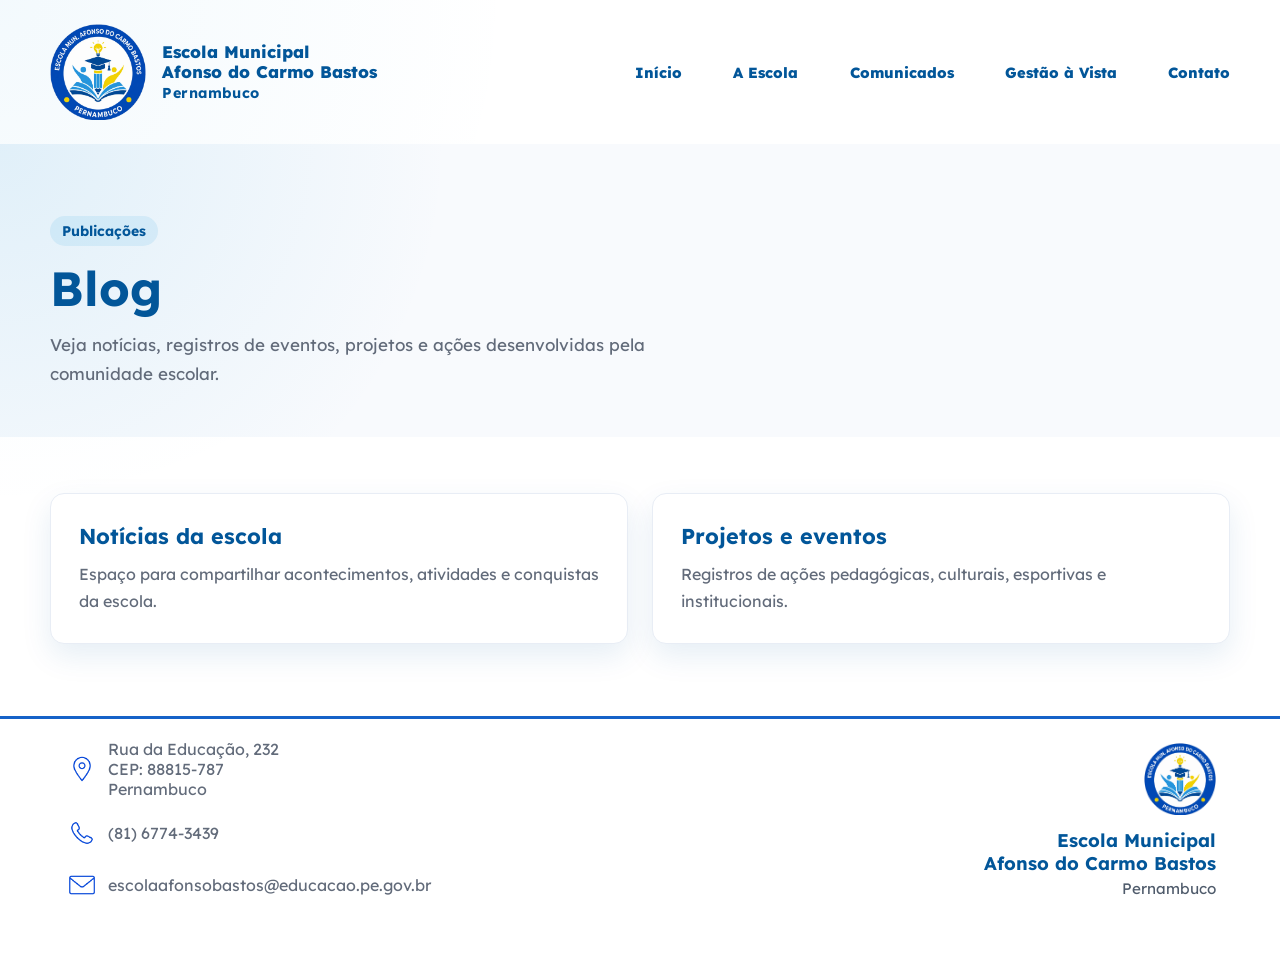
==== paginas/blog.html @ bf634d12 "v0.0.1 versao inicial" ====
<!DOCTYPE html>
<html lang="pt-BR">

<head>
  <meta charset="UTF-8" />
  <meta name="viewport" content="width=device-width, initial-scale=1.0" />

  <title>Blog | Escola Municipal Afonso do Carmo Bastos</title>

  <link rel="preconnect" href="https://fonts.googleapis.com">
  <link rel="preconnect" href="https://fonts.gstatic.com" crossorigin>
  <link href="https://fonts.googleapis.com/css2?family=Lexend+Deca:wght@400;500;600;700;800&display=swap"
    rel="stylesheet">

  <link rel="icon" type="image/x-icon" href="../assets/favicon.ico">
  <link rel="stylesheet" href="../css/principal.css" />
</head>

<body>
  <header class="cabecalho">
    <div class="container cabecalho-conteudo">
      <a class="marca" href="../index.html" aria-label="Página inicial da escola">
        <img class="marca-logo" src="../assets/logo-emacb.webp" alt="Logo da Escola Municipal Afonso do Carmo Bastos">

        <span class="marca-texto">
          <strong>Escola Municipal<br>Afonso do Carmo Bastos</strong>
          <span>Pernambuco</span>
        </span>
      </a>

      <button class="botao-menu" type="button" aria-label="Abrir menu" aria-expanded="false">
        <span></span>
        <span></span>
        <span></span>
      </button>

      <nav class="menu-principal" aria-label="Menu principal">
        <a href="../index.html">Início</a>
        <a href="escola.html">A Escola</a>
        <a href="comunicados.html">Comunicados</a>
        <a href="gestao-a-vista.html">Gestão à Vista</a>
        <a href="contato.html">Contato</a>
      </nav>
    </div>
  </header>

  <main>
    <section class="pagina-cabecalho">
      <div class="container">
        <span class="pagina-etiqueta">Publicações</span>

        <h1>Blog</h1>

        <p>
          Veja notícias, registros de eventos, projetos e ações desenvolvidas pela comunidade escolar.
        </p>
      </div>
    </section>

    <section class="pagina-conteudo">
      <div class="container pagina-grid">
        <article class="pagina-card">
          <h2>Notícias da escola</h2>

          <p>
            Espaço para compartilhar acontecimentos, atividades e conquistas da escola.
          </p>
        </article>

        <article class="pagina-card">
          <h2>Projetos e eventos</h2>

          <p>
            Registros de ações pedagógicas, culturais, esportivas e institucionais.
          </p>
        </article>
      </div>
    </section>
  </main>

  <footer class="rodape">
    <div class="container rodape-conteudo">
      <div class="rodape-contato">
        <div class="rodape-contato-item">
          <img class="rodape-icone" src="../assets/icones/localizacao.webp" alt="" aria-hidden="true">
          <p>Rua da Educação, 232<br>CEP: 88815-787<br>Pernambuco</p>
        </div>

        <div class="rodape-contato-item">
          <img class="rodape-icone" src="../assets/icones/telefone.webp" alt="" aria-hidden="true">
          <p>(81) 6774-3439</p>
        </div>

        <div class="rodape-contato-item">
          <img class="rodape-icone" src="../assets/icones/email.webp" alt="" aria-hidden="true">
          <p>escolaafonsobastos@educacao.pe.gov.br</p>
        </div>
      </div>

      <div class="rodape-marca">
        <img class="rodape-logo" src="../assets/logo-emacb.webp" alt="Logo da Escola Municipal Afonso do Carmo Bastos">

        <div class="rodape-texto">
          <strong>Escola Municipal<br>Afonso do Carmo Bastos</strong>
          <span>Pernambuco</span>
        </div>
      </div>
    </div>
  </footer>

  <script src="../js/menu.js"></script>
  <script src="../js/principal.js"></script>
</body>

</html>
---- css/principal.css ----
@import url("./variaveis.css");
@import url("./reset.css");
@import url("./base.css");
@import url("./componentes.css");
@import url("./inicio.css");
@import url("./paginas.css");
@import url("./gestao-a-vista.css");
@import url("./responsivo.css");
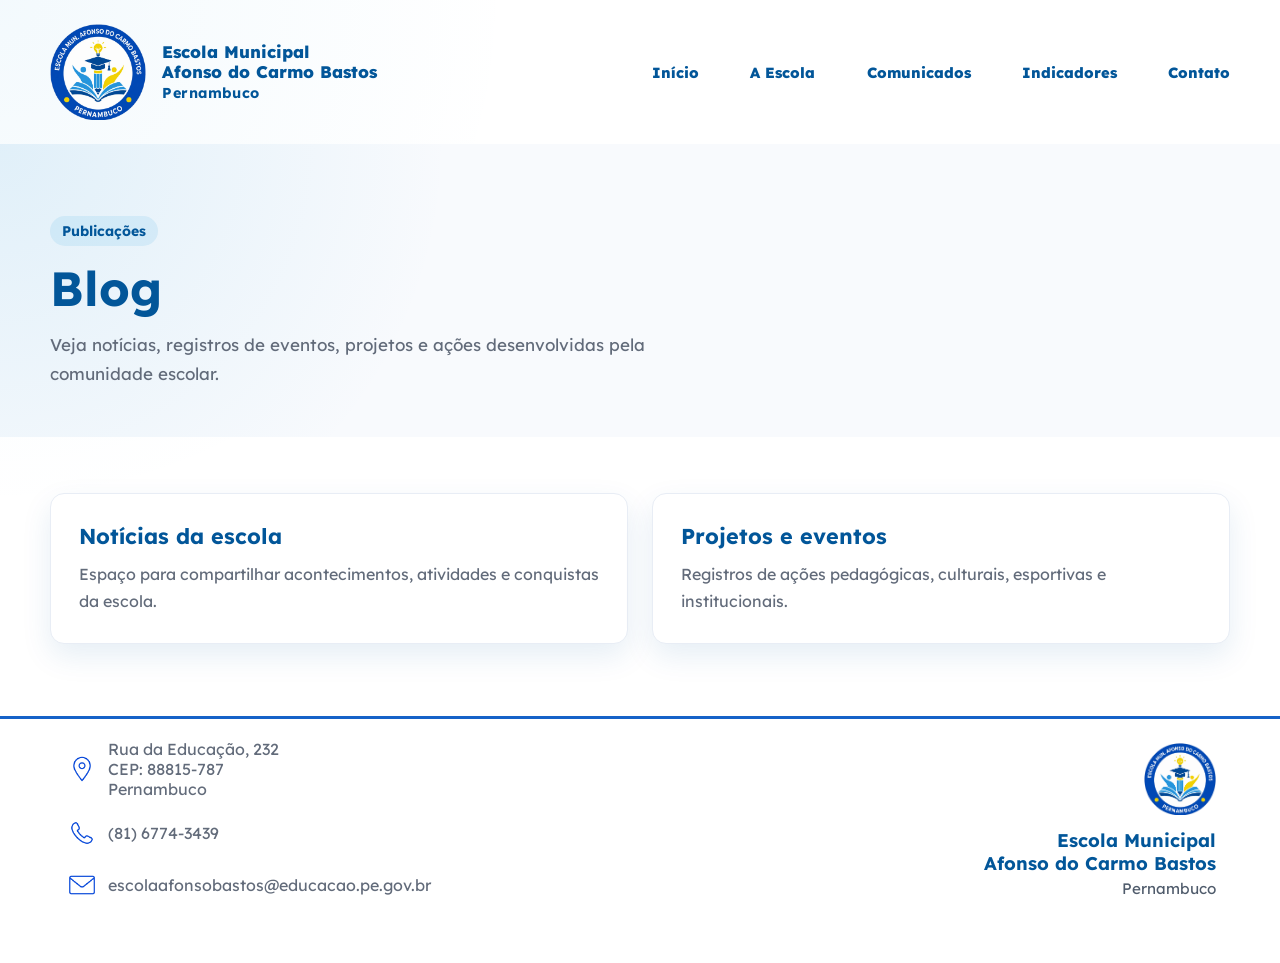
==== commit 8f2ec2c1: "v0.0.2 pequenos ajustes" ====
--- a/paginas/blog.html
+++ b/paginas/blog.html
@@ -38,7 +38,7 @@
         <a href="../index.html">Início</a>
         <a href="escola.html">A Escola</a>
         <a href="comunicados.html">Comunicados</a>
-        <a href="gestao-a-vista.html">Gestão à Vista</a>
+        <a href="indicadores.html">Indicadores</a>
         <a href="contato.html">Contato</a>
       </nav>
     </div>
--- a/css/principal.css
+++ b/css/principal.css
@@ -4,5 +4,5 @@
 @import url("./componentes.css");
 @import url("./inicio.css");
 @import url("./paginas.css");
-@import url("./gestao-a-vista.css");
+@import url("./indicadores.css");
 @import url("./responsivo.css");
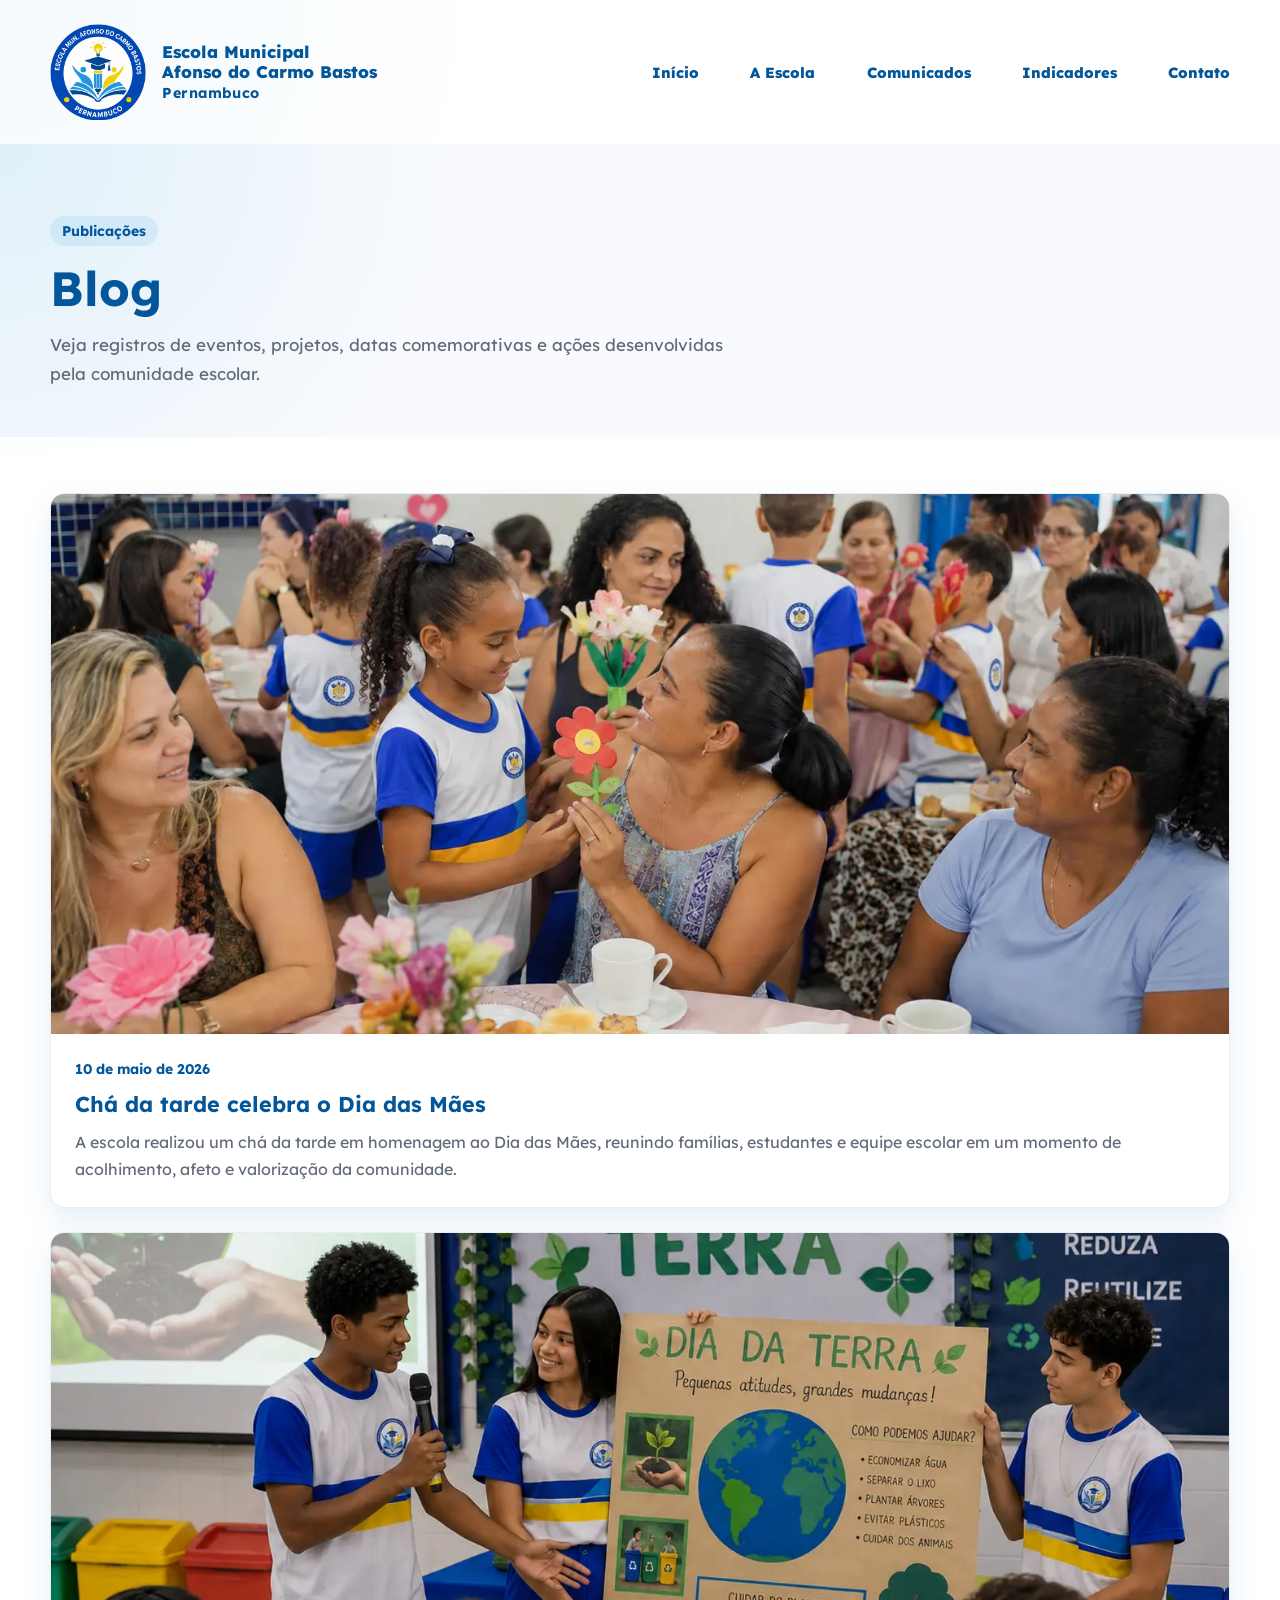
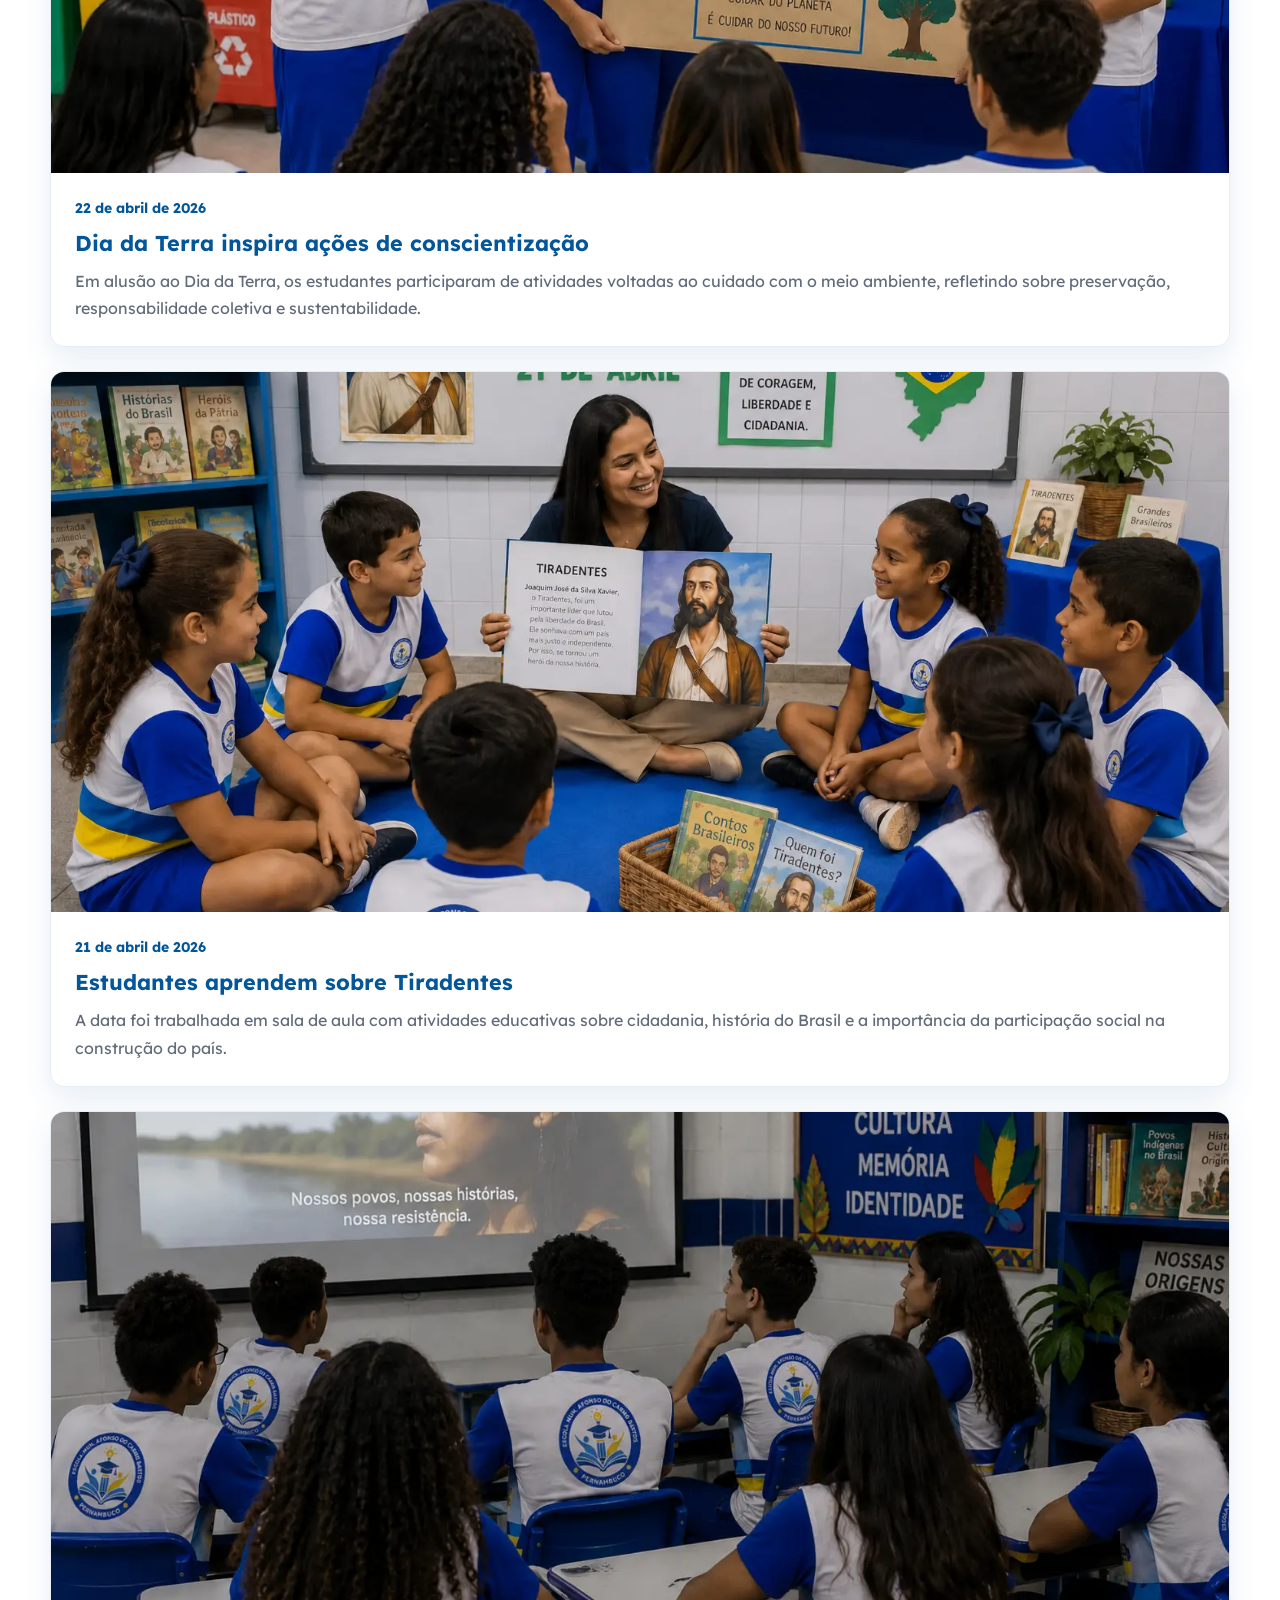
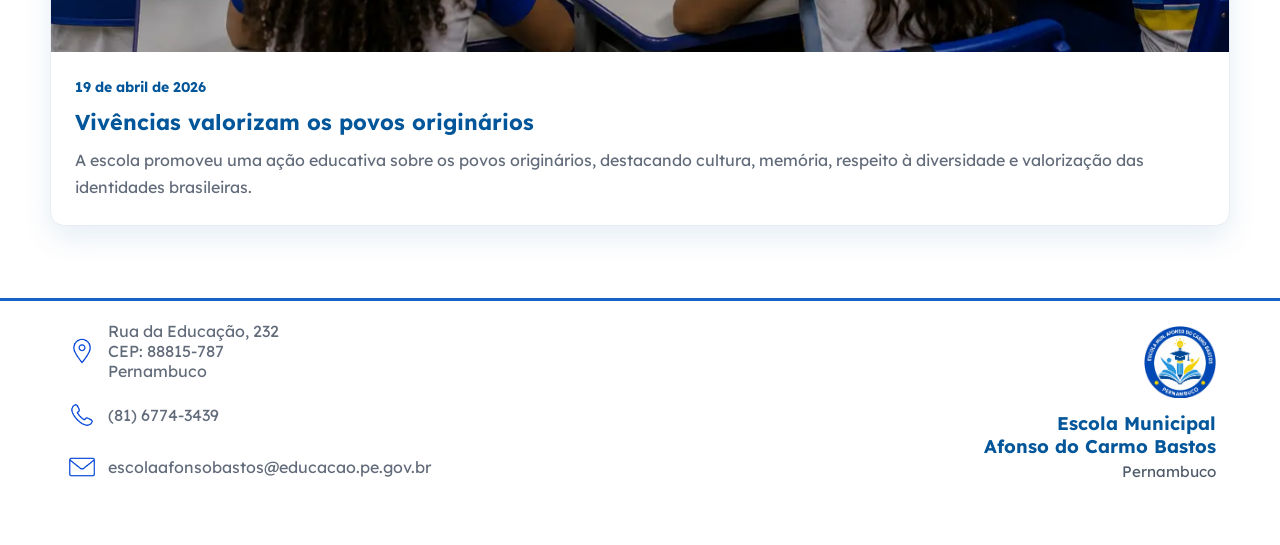
==== commit 02ebc56e: "v.0.1.0 melhorando design" ====
--- a/paginas/blog.html
+++ b/paginas/blog.html
@@ -52,27 +52,80 @@
         <h1>Blog</h1>
 
         <p>
-          Veja notícias, registros de eventos, projetos e ações desenvolvidas pela comunidade escolar.
+          Veja registros de eventos, projetos, datas comemorativas e ações
+          desenvolvidas pela comunidade escolar.
         </p>
       </div>
     </section>
 
     <section class="pagina-conteudo">
-      <div class="container pagina-grid">
-        <article class="pagina-card">
-          <h2>Notícias da escola</h2>
+      <div class="container blog-lista">
+        <article class="pagina-card blog-card">
+          <img class="blog-imagem" src="../assets/imagens/eventos/2026-05-10.webp"
+            alt="Chá da tarde em comemoração ao Dia das Mães">
 
-          <p>
-            Espaço para compartilhar acontecimentos, atividades e conquistas da escola.
-          </p>
+          <div class="blog-conteudo">
+            <span class="blog-data">10 de maio de 2026</span>
+
+            <h2>Chá da tarde celebra o Dia das Mães</h2>
+
+            <p>
+              A escola realizou um chá da tarde em homenagem ao Dia das Mães,
+              reunindo famílias, estudantes e equipe escolar em um momento de
+              acolhimento, afeto e valorização da comunidade.
+            </p>
+          </div>
         </article>
 
-        <article class="pagina-card">
-          <h2>Projetos e eventos</h2>
+        <article class="pagina-card blog-card">
+          <img class="blog-imagem" src="../assets/imagens/eventos/2026-04-22.webp"
+            alt="Atividade escolar sobre o Dia da Terra">
 
-          <p>
-            Registros de ações pedagógicas, culturais, esportivas e institucionais.
-          </p>
+          <div class="blog-conteudo">
+            <span class="blog-data">22 de abril de 2026</span>
+
+            <h2>Dia da Terra inspira ações de conscientização</h2>
+
+            <p>
+              Em alusão ao Dia da Terra, os estudantes participaram de atividades
+              voltadas ao cuidado com o meio ambiente, refletindo sobre preservação,
+              responsabilidade coletiva e sustentabilidade.
+            </p>
+          </div>
+        </article>
+
+        <article class="pagina-card blog-card">
+          <img class="blog-imagem" src="../assets/imagens/eventos/2026-04-21.webp"
+            alt="Atividade escolar sobre Tiradentes">
+
+          <div class="blog-conteudo">
+            <span class="blog-data">21 de abril de 2026</span>
+
+            <h2>Estudantes aprendem sobre Tiradentes</h2>
+
+            <p>
+              A data foi trabalhada em sala de aula com atividades educativas sobre
+              cidadania, história do Brasil e a importância da participação social
+              na construção do país.
+            </p>
+          </div>
+        </article>
+
+        <article class="pagina-card blog-card">
+          <img class="blog-imagem" src="../assets/imagens/eventos/2026-04-19.webp"
+            alt="Atividade escolar sobre povos originários">
+
+          <div class="blog-conteudo">
+            <span class="blog-data">19 de abril de 2026</span>
+
+            <h2>Vivências valorizam os povos originários</h2>
+
+            <p>
+              A escola promoveu uma ação educativa sobre os povos originários,
+              destacando cultura, memória, respeito à diversidade e valorização
+              das identidades brasileiras.
+            </p>
+          </div>
         </article>
       </div>
     </section>
